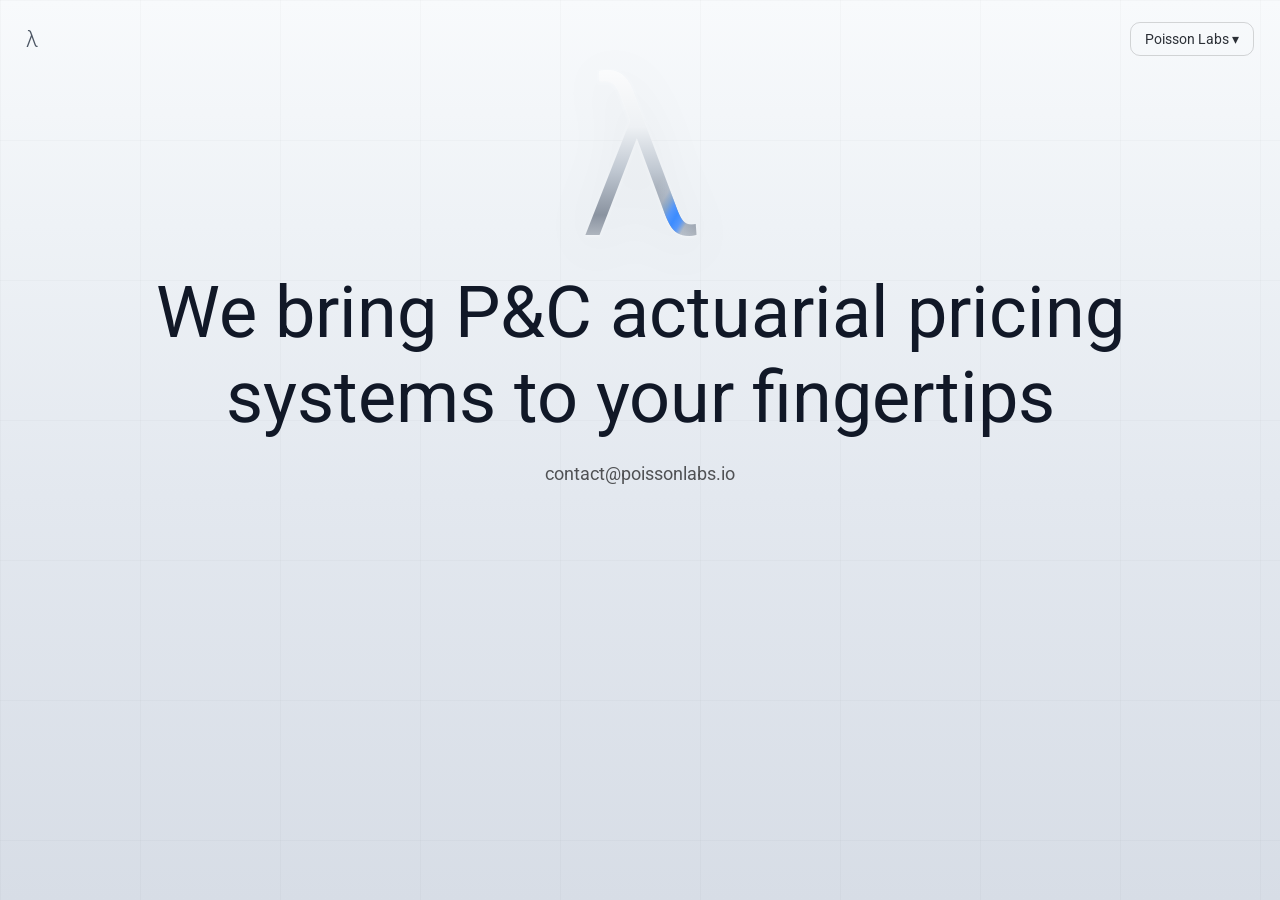
==== index.html @ 618cc9f2 "flatten project structure" ====
<!DOCTYPE html>
<html lang="en">
<head>
<meta charset="UTF-8" />
<meta name="viewport" content="width=device-width, initial-scale=1.0"/>
<title>Poisson Labs</title>

<link href="https://fonts.googleapis.com/css2?family=Roboto:wght@300;400;500&display=swap" rel="stylesheet">
<link rel="stylesheet" href="css/style.css">
</head>

<body>

<div class="nav">

  <a class="brand" href="index.html">λ</a>

  <div class="dropdown">
    <button class="dropbtn">Poisson Labs ▾</button>

    <div class="dropdown-content">
      <a href="about.html">About Us</a>
      <a href="#offer">What We Offer</a>
      <a href="#contact">Contact</a>
    </div>
  </div>

</div>

<section>

  <div class="logo">λ</div>

  <h1>We bring P&C actuarial pricing systems to your fingertips</h1>

  <div class="divider"></div>

  <p class="contact">contact@poissonlabs.io</p>

</section>

</body>
</html>
---- css/style.css ----
/* =========================
   RESET
========================= */

* {
  margin: 0;
  padding: 0;
  box-sizing: border-box;
}

html, body {
  height: 100%;
}

html {
  -webkit-text-size-adjust: 100%;
}

body {
  min-height: 100vh;
  font-family: "Roboto", sans-serif;

  background: linear-gradient(
    180deg,
    #f8fafc 0%,
    #eef2f6 25%,
    #e3e8ef 55%,
    #d7dde6 100%
  );

  background-attachment: fixed;
  color: #1a1a1a;
}

/* =========================
   GRID BACKGROUND
========================= */

body::before {
  content: "";
  position: fixed;
  inset: 0;
  background-image:
    linear-gradient(rgba(0,0,0,0.04) 1px, transparent 1px),
    linear-gradient(90deg, rgba(0,0,0,0.04) 1px, transparent 1px);
  background-size: 140px 140px;
  opacity: 0.5;
  pointer-events: none;
}

/* =========================
   NAV
========================= */

.nav {
  position: fixed;
  top: 22px;
  left: 26px;
  display: flex;
  align-items: center;
  gap: 14px;
  z-index: 10;
}

.nav a {
  color: #4b5563;
  text-decoration: none;
}

.back {
  font-size: 14px;
  padding: 6px 10px;
  border-radius: 8px;
}

.back:hover {
  background: rgba(0,0,0,0.05);
}

.brand {
  font-size: 22px;
  font-weight: 300;
}

/* =========================
   GLOBAL LAYOUT
========================= */

section {
  padding: 50px 24px;
  text-align: center;
}

h1 {
  font-size: 72px;
  font-weight: 400;
  color: #111827;
}

p {
  font-size: 18px;
  line-height: 1.8;
  color: rgba(0,0,0,0.65);
  max-width: 700px;
  margin: 18px auto 0;
}

/* =========================
   ABOUT TAGLINE
========================= */

.about-tagline {
  font-size: 18px;
  font-weight: 300;
  max-width: 800px;
  margin: 10px auto 30px;
}

/* =========================
   SOLUTIONS GRID CLICKABLE
========================= */

.service-card {
  display: flex;
  text-decoration: none;
  color: inherit;
  cursor: pointer;
  justify-content: center;
  width: max-width;
  text-align: center;
  padding: 10px;
  border-radius: 14px;
  border: 1px solid rgba(0,0,0,0.08);
  background: rgba(255,255,255,0.7);
  backdrop-filter: blur(10px);

  transition: transform 0.2s ease, border-color 0.2s ease;
}

.service-card:hover {
  transform: translateY(-5px);
  border-color: rgba(59,130,246,0.35);
}

.ribbon-section.solutions {
  display: flex;
  flex-direction: column;
  align-items: center;
}

/* =========================
   HOW IT WORKS (FIXED + CENTERED)
========================= */

.ribbon-section.how {
  width: 100%;
  padding: 50px 24px;
  text-align: center;
}

.ribbon-section.solutions h1 {
  font-size: 30px; /* smaller than default 72px */
}

.ribbon-section.solutions p {
  font-size: 16px;
  max-width: 650px;
}

/* true centered container */
.how-inner {
  max-width: 1200px;
  margin: 0 auto;
}

/* flow row */
.three-node-flow.full {
  display: flex;
  justify-content: center;
  align-items: stretch;
  gap: 30px;
  margin-top: 50px;
  width: 100%;
}

/* bubbles */
.big-bubble {
  width: 320px;
  flex: 0 0 auto;
  padding: 30px;
  border-radius: 18px;
  background: rgba(255,255,255,0.75);
  border: 1px solid rgba(0,0,0,0.08);
  backdrop-filter: blur(10px);
}

/* center system */
.big-bubble.center {
  border-color: rgba(59,130,246,0.35);
  background: rgba(59,130,246,0.05);
}

/* right system */
.big-bubble.right {
  border-color: rgba(120,120,120,0.25);
  background: rgba(0,0,0,0.02);
}

/* titles */
.title {
  font-size: 16px;
  font-weight: 500;
  margin-bottom: 10px;
}

/* roles */
.role {
  font-size: 12px;
  color: rgba(0,0,0,0.55);
  margin: 6px 0;
}

/* description */
.desc {
  font-size: 13px;
  line-height: 1.6;
  color: rgba(0,0,0,0.65);
}

/* mini pills */
.mini-system {
  display: flex;
  flex-wrap: wrap;
  gap: 10px;
  margin: 10px 0;
}

.mini {
  font-size: 12px;
  padding: 8px 12px;
  border-radius: 999px;
  background: rgba(255,255,255,0.85);
  border: 1px solid rgba(0,0,0,0.08);
}

/* arrows */
.arrow {
  font-size: 22px;
  color: rgba(0,0,0,0.35);
  display: flex;
  align-items: center;
  justify-content: center;
}

/* =========================
   CTA
========================= */

.cta {
  margin-top: 80px;
  padding: 36px;
  border-radius: 16px;
  border: 1px solid rgba(0,0,0,0.08);
  background: rgba(255,255,255,0.6);
}

.cta-button {
  display: inline-block;
  padding: 12px 18px;
  border-radius: 10px;
  border: 1px solid rgba(59,130,246,0.4);
  text-decoration: none;
  color: #111827;
}

/* =========================
   MOBILE
========================= */

@media (max-width: 900px) {
  .three-node-flow.full {
    flex-direction: column;
    align-items: center;
  }
}


/* LAMBDA logo */

.logo {
  font-size: 220px;
  font-weight: 300;
  line-height: 1;
  position: relative;
  display: inline-block;

  background: linear-gradient(
    180deg,
    #ffffff 0%,
    #eef1f4 35%,
    #bfc7d1 55%,
    #8a93a0 75%,
    #eef1f4 100%
  );

  -webkit-background-clip: text;
  -webkit-text-fill-color: transparent;

  filter:
    drop-shadow(0 1px 1px rgba(255,255,255,0.35))
    drop-shadow(0 10px 25px rgba(0,0,0,0.06));
}

.logo::after {
  content: "λ";
  position: absolute;
  inset: 0;

  background: linear-gradient(
    120deg,
    transparent 0%,
    transparent 38%,

    rgba(255,255,255,0.0) 42%,
    rgba(220,235,255,0.20) 46%,

    rgba(120,170,230,0.55) 48%,
    rgba(80,150,255,0.95) 50%,
    rgba(60,140,255,1) 52%,
    rgba(80,150,255,0.95) 54%,

    rgba(220,235,255,0.20) 56%,
    rgba(255,255,255,0.0) 60%,

    transparent 100%
  );

  -webkit-background-clip: text;
  -webkit-text-fill-color: transparent;

  /* 🔥 switch to vertical movement */
  background-size: 200% 100%;
  animation: sweepLeftRight 6s linear infinite;
}

@keyframes sweepLeftRight {
  0% {
    background-position: 200% 0;
    opacity: 0;
  }

  10% {
    opacity: 0.9;
  }

  90% {
    opacity: 0.9;
  }

  100% {
    background-position: -200% 0;
    opacity: 0;
  }
}



/* Home page drop down menu */
.nav {
  position: fixed;
  top: 22px;
  left: 26px;
  right: 26px; /* allows right alignment */
  display: flex;
  justify-content: space-between;
  align-items: center;
  z-index: 10;
}

/* dropdown container pushed right */
.dropdown {
  position: relative;
  display: inline-block;
}

/* button style */
.dropbtn {
  background: transparent;
  border: 1px solid rgba(0,0,0,0.15);
  padding: 8px 14px;
  border-radius: 10px;
  font-size: 14px;
  font-family: "Roboto", sans-serif;
  cursor: pointer;
  color: #2b2f36;
  transition: background 0.2s ease;
}

.dropbtn:hover {
  background: rgba(0,0,0,0.05);
}

/* dropdown box */
.dropdown-content {
  display: none;
  position: absolute;
  right: 0;
  margin-top: 10px;
  min-width: 180px;
  background: rgba(255,255,255,0.9);
  border: 1px solid rgba(0,0,0,0.08);
  border-radius: 12px;
  backdrop-filter: blur(10px);
  box-shadow: 0 10px 30px rgba(0,0,0,0.08);
  overflow: hidden;
}

/* links */
.dropdown-content a {
  display: block;
  padding: 10px 14px;
  text-decoration: none;
  color: #2b2f36;
  font-size: 14px;
}

.dropdown-content a:hover {
  background: rgba(0,0,0,0.05);
}

/* show on hover */
.dropdown:hover .dropdown-content,
.dropdown-content:hover {
  display: block;
}

/* top left lambda logo formatting*/
.brand {
  font-size: 22px;
  font-weight: 300;
  color: #2b2f36;
  text-decoration: none;
  cursor: pointer;
}

.brand:hover {
  opacity: 0.7;
}
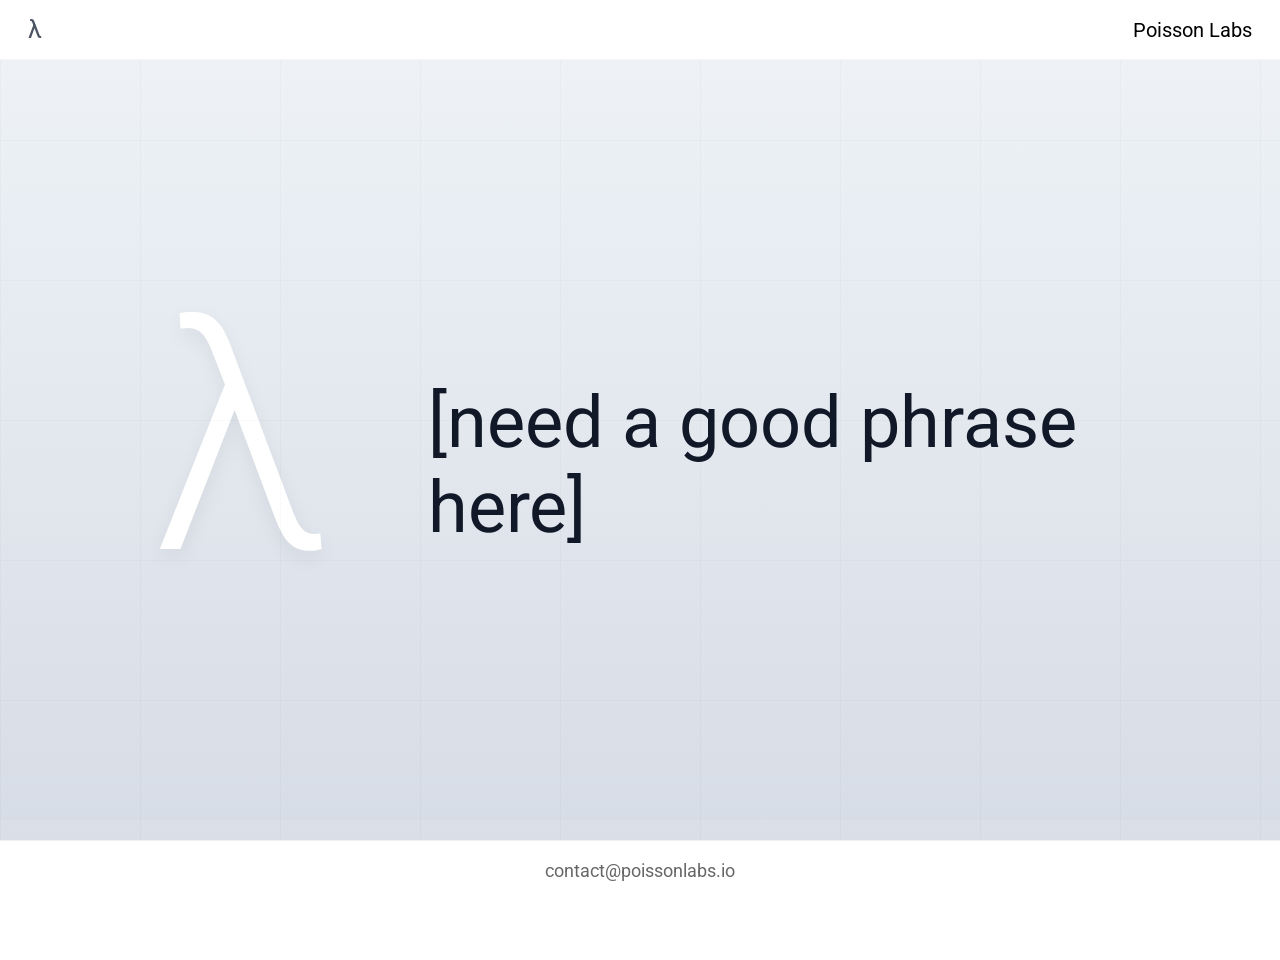
==== commit c2a09f29: "V.0" ====
--- a/index.html
+++ b/index.html
@@ -11,12 +11,17 @@
 
 <body>
 
+<!-- =========================
+     TOP RIBBON (NAV)
+========================= -->
 <div class="nav">
 
   <a class="brand" href="index.html">λ</a>
 
   <div class="dropdown">
-    <button class="dropbtn">Poisson Labs ▾</button>
+	<button class="dropbtn" onclick="toggleDropdown(event)">
+	  Poisson Labs
+	</button>
 
     <div class="dropdown-content">
       <a href="about.html">About Us</a>
@@ -27,11 +32,29 @@
 
 </div>
 
-<section>
 
-  <div class="logo">λ</div>
+<!-- =========================
+     MIDDLE RIBBON (HERO)
+========================= -->
+<section class="hero">
 
-  <h1>We bring P&C actuarial pricing systems to your fingertips</h1>
+  <div class="hero-content">
+
+    <div class="logo">λ</div>
+
+    <div class="hero-text">
+      <h1>[need a good phrase here]</h1>
+    </div>
+
+  </div>
+
+</section>
+
+
+<!-- =========================
+     BOTTOM RIBBON (CONTACT)
+========================= -->
+<section class="bottom">
 
   <div class="divider"></div>
 
@@ -39,5 +62,23 @@
 
 </section>
 
+
+
+<script>
+function toggleDropdown(event) {
+  event.stopPropagation();
+
+  const menu = document.querySelector(".dropdown-content");
+  menu.classList.toggle("show");
+}
+
+// close when clicking outside
+document.addEventListener("click", function () {
+  const menu = document.querySelector(".dropdown-content");
+  menu.classList.remove("show");
+});
+</script>
+
+
 </body>
 </html>
--- a/css/style.css
+++ b/css/style.css
@@ -54,12 +54,22 @@
 
 .nav {
   position: fixed;
-  top: 22px;
-  left: 26px;
-  display: flex;
-  align-items: center;
-  gap: 14px;
-  z-index: 10;
+  top: 0;
+  left: 0;
+  right: 0;
+
+  height: 60px;
+
+  background: white;
+  border-bottom: 1px solid rgba(0,0,0,0.04);
+
+  display: flex;
+  justify-content: space-between;
+  align-items: center;
+
+  padding: 0 28px;
+
+  z-index: 100;
 }
 
 .nav a {
@@ -117,7 +127,7 @@
 }
 
 /* =========================
-   SOLUTIONS GRID CLICKABLE
+   Expertise GRID CLICKABLE
 ========================= */
 
 .service-card {
@@ -126,10 +136,10 @@
   color: inherit;
   cursor: pointer;
   justify-content: center;
-  width: max-width;
+  width: 1000px;
   text-align: center;
-  padding: 10px;
-  border-radius: 14px;
+  padding: 20px;
+  border-radius: 15px;
   border: 1px solid rgba(0,0,0,0.08);
   background: rgba(255,255,255,0.7);
   backdrop-filter: blur(10px);
@@ -142,7 +152,7 @@
   border-color: rgba(59,130,246,0.35);
 }
 
-.ribbon-section.solutions {
+.ribbon-section.Expertise {
   display: flex;
   flex-direction: column;
   align-items: center;
@@ -158,11 +168,11 @@
   text-align: center;
 }
 
-.ribbon-section.solutions h1 {
-  font-size: 30px; /* smaller than default 72px */
-}
-
-.ribbon-section.solutions p {
+.ribbon-section.Expertise h1 {
+  font-size: 72px;
+}
+
+.ribbon-section.Expertise p {
   font-size: 16px;
   max-width: 650px;
 }
@@ -278,104 +288,44 @@
 ========================= */
 
 @media (max-width: 900px) {
+
+  .hero-content {
+    flex-direction: column;
+    gap: 40px;
+    text-align: center;
+  }
+
+  .hero-text {
+    text-align: center;
+  }
+
+  .hero-text h1 {
+    font-size: 48px;
+  }
+
+  .logo {
+    font-size: 220px;
+  }
+
   .three-node-flow.full {
     flex-direction: column;
     align-items: center;
   }
 }
 
-
 /* LAMBDA logo */
 
 .logo {
-  font-size: 220px;
+  font-size: 320px;
   font-weight: 300;
   line-height: 1;
-  position: relative;
-  display: inline-block;
-
-  background: linear-gradient(
-    180deg,
-    #ffffff 0%,
-    #eef1f4 35%,
-    #bfc7d1 55%,
-    #8a93a0 75%,
-    #eef1f4 100%
-  );
-
-  -webkit-background-clip: text;
-  -webkit-text-fill-color: transparent;
-
-  filter:
-    drop-shadow(0 1px 1px rgba(255,255,255,0.35))
-    drop-shadow(0 10px 25px rgba(0,0,0,0.06));
-}
-
-.logo::after {
-  content: "λ";
-  position: absolute;
-  inset: 0;
-
-  background: linear-gradient(
-    120deg,
-    transparent 0%,
-    transparent 38%,
-
-    rgba(255,255,255,0.0) 42%,
-    rgba(220,235,255,0.20) 46%,
-
-    rgba(120,170,230,0.55) 48%,
-    rgba(80,150,255,0.95) 50%,
-    rgba(60,140,255,1) 52%,
-    rgba(80,150,255,0.95) 54%,
-
-    rgba(220,235,255,0.20) 56%,
-    rgba(255,255,255,0.0) 60%,
-
-    transparent 100%
-  );
-
-  -webkit-background-clip: text;
-  -webkit-text-fill-color: transparent;
-
-  /* 🔥 switch to vertical movement */
-  background-size: 200% 100%;
-  animation: sweepLeftRight 6s linear infinite;
-}
-
-@keyframes sweepLeftRight {
-  0% {
-    background-position: 200% 0;
-    opacity: 0;
-  }
-
-  10% {
-    opacity: 0.9;
-  }
-
-  90% {
-    opacity: 0.9;
-  }
-
-  100% {
-    background-position: -200% 0;
-    opacity: 0;
-  }
-}
-
-
-
-/* Home page drop down menu */
-.nav {
-  position: fixed;
-  top: 22px;
-  left: 26px;
-  right: 26px; /* allows right alignment */
-  display: flex;
-  justify-content: space-between;
-  align-items: center;
-  z-index: 10;
-}
+
+  color: #ffffff;
+
+  text-shadow:
+    0 8px 20px rgba(0,0,0,0.06);
+}
+
 
 /* dropdown container pushed right */
 .dropdown {
@@ -384,65 +334,198 @@
 }
 
 /* button style */
+/* clean top-right text button */
 .dropbtn {
-  background: transparent;
-  border: 1px solid rgba(0,0,0,0.15);
-  padding: 8px 14px;
-  border-radius: 10px;
-  font-size: 14px;
+  background: none;
+  border: none;
+  padding: 0;
+
+  font-size: 20px;
+  font-weight: 400;
   font-family: "Roboto", sans-serif;
+
+  color: #000;
   cursor: pointer;
-  color: #2b2f36;
-  transition: background 0.2s ease;
 }
 
 .dropbtn:hover {
+  opacity: 0.6;
+}
+
+/* dropdown box */
+
+/* links */
+.dropdown-content a {
+  display: block;
+  padding: 10px 14px;
+
+  text-decoration: none;
+
+  color: #000;
+  font-size: 16px;
+  font-weight: 400;
+}
+
+.dropdown-content a:hover {
   background: rgba(0,0,0,0.05);
 }
 
-/* dropdown box */
+/* show on click */
 .dropdown-content {
   display: none;
   position: absolute;
   right: 0;
-  margin-top: 10px;
+  margin-top: 8px;
+
   min-width: 180px;
-  background: rgba(255,255,255,0.9);
-  border: 1px solid rgba(0,0,0,0.08);
-  border-radius: 12px;
-  backdrop-filter: blur(10px);
-  box-shadow: 0 10px 30px rgba(0,0,0,0.08);
-  overflow: hidden;
-}
-
-/* links */
-.dropdown-content a {
-  display: block;
-  padding: 10px 14px;
-  text-decoration: none;
-  color: #2b2f36;
-  font-size: 14px;
-}
-
-.dropdown-content a:hover {
-  background: rgba(0,0,0,0.05);
-}
-
-/* show on hover */
-.dropdown:hover .dropdown-content,
-.dropdown-content:hover {
+
+  background: white;
+
+  border: none;
+  box-shadow: none;
+
+  padding: 0;
+}
+
+.dropdown-content.show {
   display: block;
 }
 
 /* top left lambda logo formatting*/
 .brand {
-  font-size: 22px;
-  font-weight: 300;
-  color: #2b2f36;
+  font-size: 25px;
+  font-weight: 400;
+  color: #000;
   text-decoration: none;
   cursor: pointer;
 }
 
 .brand:hover {
-  opacity: 0.7;
+  opacity: 1;
+}
+
+
+/* home page recentre*/
+.hero {
+   margin-top: 60px;
+  height: calc(100vh - 140px);
+
+  display: flex;
+  justify-content: center;
+  align-items: center;
+
+  background: linear-gradient(
+    180deg,
+    #eef2f6 0%,
+    #e3e8ef 50%,
+    #d7dde6 100%
+  );
+}
+
+.hero-content {
+  width: 100%;
+  max-width: 1400px;
+
+  display: flex;
+  align-items: center;
+  justify-content: center;
+
+  gap: 100px;
+  padding: 0 60px;
+}
+
+.hero-text {
+  max-width: 700px;
+  text-align: left;
+}
+
+.hero-text h1 {
+  margin: 0;
+  font-size: 72px;
+  font-weight: 400;
+  color: #111827;
+}
+
+.bottom {
+  position: fixed;
+  bottom: 0;
+  left: 0;
+  right: 0;
+
+  height: 60px;
+
+  background: white;
+  border-top: 1px solid rgba(0,0,0,0.06);
+
+  display: flex;
+  justify-content: center;
+  align-items: center;
+
+  padding: 0;
+}
+
+.contact {
+  font-size: 18px;
+  color: rgba(0,0,0,0.6);
+
+  margin: 0;
+  line-height: 1;
+
+  display: flex;
+  align-items: center;
+  justify-content: center;
+}
+
+.hero h1 {
+  margin-top: 50px;
+}
+
+.hero p {
+  max-width: 700px;
+}
+
+/* list on about us page*/
+.pillars {
+  display: flex;
+  justify-content: center;
+  gap: 30px;
+
+  max-width: 1200px;
+  margin: 40px auto;
+  padding: 0 20px;
+}
+
+.pillar {
+  flex: 1;
+
+  background: rgba(255,255,255,0.75);
+  border: 1px solid rgba(0,0,0,0.08);
+  border-radius: 16px;
+
+  padding: 24px;
+
+  backdrop-filter: blur(10px);
+
+  text-align: left;
+
+  transition: transform 0.2s ease, border-color 0.2s ease;
+}
+
+.pillar:hover {
+  transform: translateY(-5px);
+  border-color: rgba(0,0,0,0.15);
+}
+
+.pillar h3 {
+  font-size: 18px;
+  font-weight: 600;
+  margin-bottom: 10px;
+  color: #111827;
+}
+
+.pillar p {
+  font-size: 15px;
+  line-height: 1.6;
+  color: rgba(0,0,0,0.7);
+  margin: 0;
 }
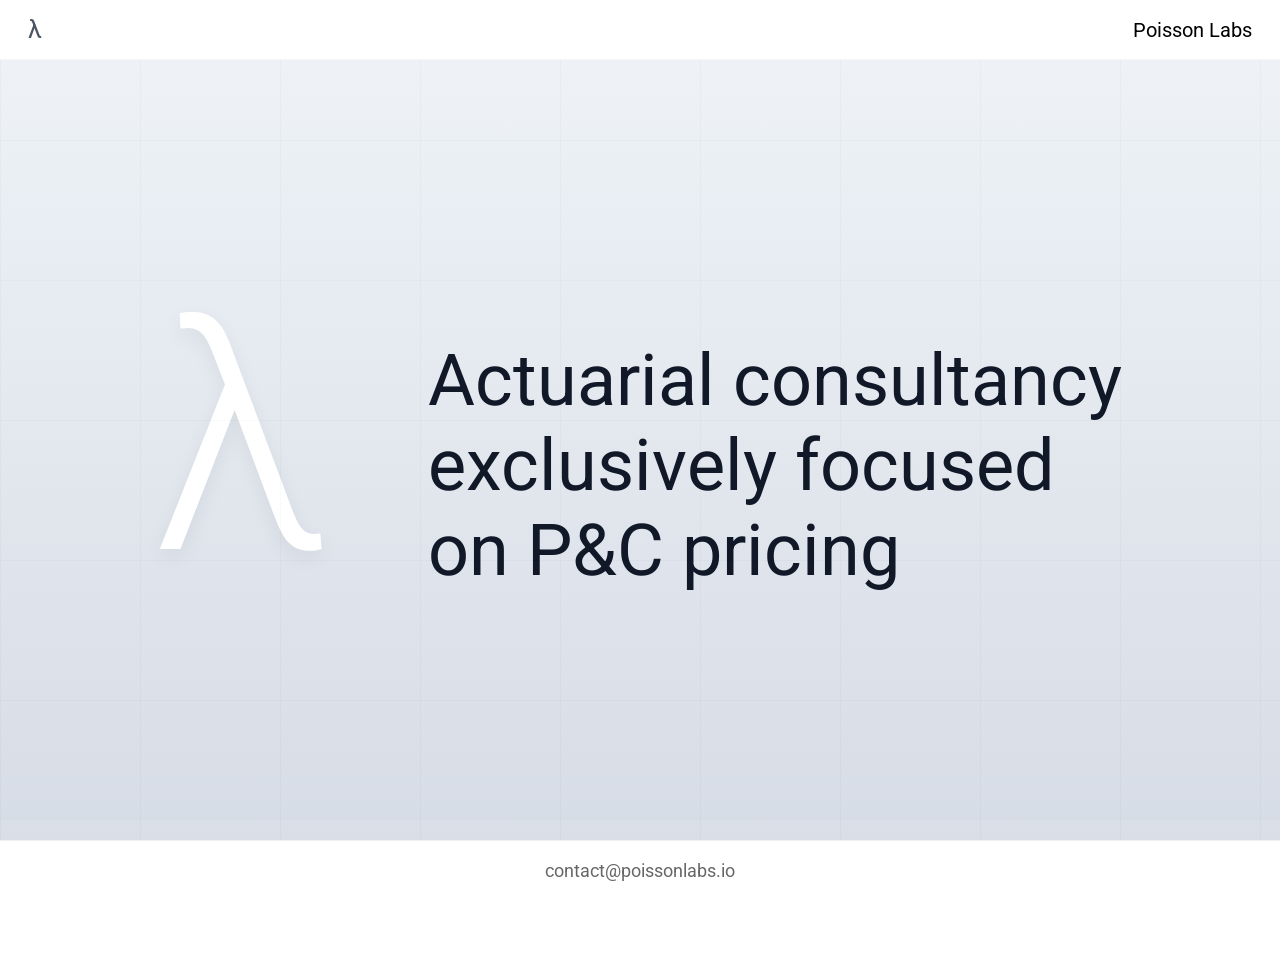
==== commit a98e8220: "V.0.1" ====
--- a/index.html
+++ b/index.html
@@ -43,7 +43,7 @@
     <div class="logo">λ</div>
 
     <div class="hero-text">
-      <h1>[need a good phrase here]</h1>
+      <h1>Actuarial consultancy exclusively focused on P&C pricing</h1>
     </div>
 
   </div>
--- a/css/style.css
+++ b/css/style.css
@@ -77,6 +77,37 @@
   text-decoration: none;
 }
 
+.nav .dropdown {
+  position: relative;
+  display: inline-block;
+}
+
+.nav .dropbtn {
+  background: none;
+  border: none;
+  padding: 0;
+  font-size: 20px;
+  font-weight: 400;
+  font-family: "Roboto", sans-serif;
+  color: #000;
+  cursor: pointer;
+}
+
+.nav .dropdown-content {
+  display: none;
+  position: absolute;
+  right: 0;
+  margin-top: 8px;
+  min-width: 180px;
+  background: white;
+  padding: 0;
+  box-shadow: none;
+}
+
+.nav .dropdown-content.show {
+  display: block;
+}
+
 .back {
   font-size: 14px;
   padding: 6px 10px;
@@ -528,4 +559,30 @@
   line-height: 1.6;
   color: rgba(0,0,0,0.7);
   margin: 0;
-}+}
+
+
+
+
+.service-grid {
+  display: grid;
+  grid-template-columns: repeat(2, minmax(0, 1fr));
+  gap: 30px;
+
+  max-width: 1000px;
+  margin: 0 auto;
+  justify-content: center;
+}
+
+.ribbon-section.benefits {
+  display: flex;
+  flex-direction: column;
+  align-items: center;
+}
+
+.service-card {
+  flex-direction: column;
+  align-items: center;
+    width: 100%;
+  max-width: 500px;
+}
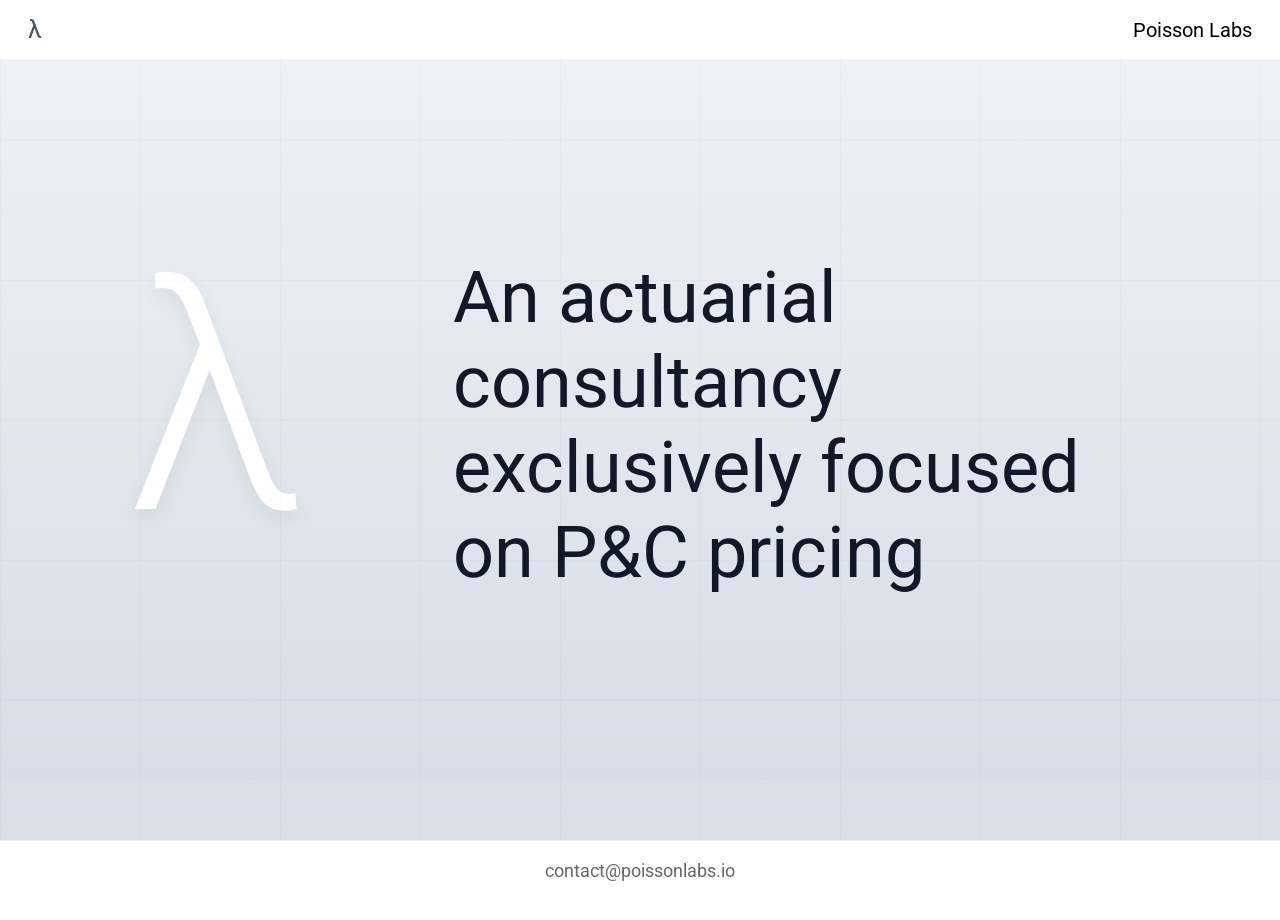
==== commit 3b0a475a: "V.0.5" ====
--- a/index.html
+++ b/index.html
@@ -25,7 +25,7 @@
 
     <div class="dropdown-content">
       <a href="about.html">About Us</a>
-      <a href="#offer">What We Offer</a>
+      <a href="#offer">Services</a>
       <a href="#contact">Contact</a>
     </div>
   </div>
@@ -43,7 +43,7 @@
     <div class="logo">λ</div>
 
     <div class="hero-text">
-      <h1>Actuarial consultancy exclusively focused on P&C pricing</h1>
+      <h1>An actuarial consultancy exclusively focused on P&C pricing</h1>
     </div>
 
   </div>
--- a/css/style.css
+++ b/css/style.css
@@ -30,6 +30,12 @@
 
   background-attachment: fixed;
   color: #1a1a1a;
+  
+  padding-top: 0px;
+}
+
+.page-content {
+  padding-top: 100px;
 }
 
 /* =========================
@@ -128,7 +134,7 @@
 ========================= */
 
 section {
-  padding: 50px 24px;
+  padding: 10px 24px;
   text-align: center;
 }
 
@@ -183,15 +189,66 @@
   border-color: rgba(59,130,246,0.35);
 }
 
-.ribbon-section.Expertise {
+
+
+
+
+.process-list {
+  max-width: 500px;
+  margin: 40px auto;
+
   display: flex;
   flex-direction: column;
-  align-items: center;
+  gap: 18px;
+}
+
+.process-step {
+  display: flex;
+  gap: 16px;
+  align-items: flex-start;
+  padding: 18px 22px;
+
+  background: rgba(255,255,255,0.65);
+  border: 1px solid rgba(0,0,0,0.06);
+  border-radius: 14px;
+
+  backdrop-filter: blur(10px);
+
+  transition: transform 0.2s ease, box-shadow 0.2s ease;
+}
+
+.process-step:hover {
+  transform: translateY(-3px);
+  box-shadow: 0 12px 25px rgba(0,0,0,0.06);
+}
+
+.step-title {
+  font-size: 16px;
+  font-weight: 600;
+  min-width: 90px;
+  color: #111827;
+}
+
+.process-step p {
+  margin: 0;
+  font-size: 15px;
+  line-height: 1.6;
+  color: rgba(0,0,0,0.7);
+}
+
+.process-footer {
+  margin-top: 30px;
+  font-size: 16px;
+  color: rgba(0,0,0,0.55);
 }
 
 /* =========================
    HOW IT WORKS (FIXED + CENTERED)
 ========================= */
+
+.ribbon-section.about p {
+  max-width: min(1400px, 90vw);
+}
 
 .ribbon-section.how {
   width: 100%;
@@ -438,7 +495,7 @@
 
 /* home page recentre*/
 .hero {
-   margin-top: 60px;
+   margin-top: 20px;
   height: calc(100vh - 140px);
 
   display: flex;
@@ -461,7 +518,7 @@
   align-items: center;
   justify-content: center;
 
-  gap: 100px;
+  gap: 150px;
   padding: 0 60px;
 }
 
@@ -520,58 +577,146 @@
   display: flex;
   justify-content: center;
   gap: 30px;
-
-  max-width: 1200px;
-  margin: 40px auto;
-  padding: 0 20px;
+  max-width: 1500px;
+  margin: 30px auto;
+  padding: 0 100px;
 }
 
 .pillar {
   flex: 1;
 
-  background: rgba(255,255,255,0.75);
+  min-height: 260px;
+
+  background: rgba(255,255,255,0.82);
   border: 1px solid rgba(0,0,0,0.08);
-  border-radius: 16px;
-
-  padding: 24px;
+  border-radius: 20px;
+
+  padding: 40px;
 
   backdrop-filter: blur(10px);
 
   text-align: left;
 
-  transition: transform 0.2s ease, border-color 0.2s ease;
+  transition:
+    transform 0.25s ease,
+    border-color 0.25s ease,
+    box-shadow 0.25s ease;
 }
 
 .pillar:hover {
-  transform: translateY(-5px);
-  border-color: rgba(0,0,0,0.15);
+  transform: translateY(-8px);
+
+  border-color: rgba(59,130,246,0.25);
+
+  box-shadow:
+    0 20px 40px rgba(59,130,246,0.12);
 }
 
 .pillar h3 {
-  font-size: 18px;
-  font-weight: 600;
-  margin-bottom: 10px;
+  text-align: center;
+  font-size: 24px;
+  font-weight: 500;
+  margin-bottom: 22px;
+}
+
+.pillar p {
+  margin: 0;
+  font-size: 16px;
+  line-height: 1.8;
+}
+
+.about-summary {
+  max-width: 750px;
+
+  margin: 40px auto 60px;
+
+  padding: 20px;
+
+  background: rgba(255,255,255,0.78);
+
+  border: 1px solid rgba(0,0,0,0.08);
+
+  border-radius: 20px;
+  
+  text-align: center;
+
+  backdrop-filter: blur(10px);
+}
+
+.mission-box {
+  max-width: 500px;
+
+  margin: 70px auto;
+
+  padding: 45px;
+
+  border-radius: 22px;
+
+  background: rgba(59,130,246,0.05);
+
+  border: 1px solid rgba(59,130,246,0.2);
+
+  backdrop-filter: blur(10px);
+}
+
+.mission-box h2 {
+  font-size: 34px;
+  font-weight: 400;
+
+  margin-bottom: 20px;
+
   color: #111827;
 }
 
-.pillar p {
-  font-size: 15px;
-  line-height: 1.6;
-  color: rgba(0,0,0,0.7);
-  margin: 0;
-}
-
-
-
+.ribbon-section {
+  position: relative;
+}
+
+.ribbon-section + .ribbon-section {
+  margin-top: 80px;
+}
+
+
+.mission-box p {
+  max-width: 850px;
+}
+
+
+.about-summary p {
+  max-width: none;
+  margin: 0px 0;
+  text-align: left;
+}
+
+.about-summary p::before {
+  content: "•";
+  margin-right: 8px;
+  color: rgba(0,0,0,0.4);
+}
+
+.info-grid {
+  display: grid;
+  grid-template-columns: 1fr;
+  justify-items: center;
+
+  max-width: 1100px;
+  margin: 25px auto; /* was 60px */
+
+  padding: 0 0px;
+}
+
+.info-card {
+  width: 100%;
+  max-width: 750px;
+}
 
 .service-grid {
   display: grid;
-  grid-template-columns: repeat(2, minmax(0, 1fr));
+  grid-template-columns: repeat(3, 1fr);
   gap: 30px;
 
-  max-width: 1000px;
+  max-width: 1400px;
   margin: 0 auto;
-  justify-content: center;
 }
 
 .ribbon-section.benefits {
@@ -586,3 +731,123 @@
     width: 100%;
   max-width: 500px;
 }
+
+
+/* =========================
+   MOBILE FIX PATCH
+========================= */
+
+@media (max-width: 768px) {
+
+  /* prevent horizontal scroll bugs */
+  html, body {
+    overflow-x: hidden;
+  }
+
+  /* HERO */
+  .hero {
+    height: auto;
+    padding: 120px 20px 80px;
+  }
+
+  .hero-content {
+    flex-direction: column;
+    gap: 30px;
+    padding: 0 20px;
+    text-align: center;
+  }
+
+  .hero-text {
+    text-align: center;
+	
+  }
+
+  .hero-text h1 {
+    font-size: 34px;
+    line-height: 1.2;
+  }
+
+  /* LAMBDA LOGO */
+  .logo {
+    font-size: 140px;
+  }
+
+  /* NAV */
+  .nav {
+    padding: 0 16px;
+    height: 56px;
+  }
+
+  .nav .dropbtn {
+    font-size: 16px;
+  }
+
+  .brand {
+    font-size: 20px;
+  }
+
+  /* BOTTOM BAR */
+  .bottom {
+    height: 56px;
+    padding: 0 10px;
+  }
+
+  .contact {
+    font-size: 14px;
+    text-align: center;
+  }
+
+  /* GLOBAL TEXT */
+  h1 {
+    font-size: 34px !important;
+  }
+
+  p {
+    font-size: 15px;
+    padding: 0 10px;
+  }
+
+  /* SERVICE CARDS */
+  .service-card {
+    width: 100% !important;
+    max-width: 100%;
+    padding: 16px;
+  }
+
+  .service-grid {
+    grid-template-columns: 1fr;
+  }
+
+  /* HOW IT WORKS FLOW */
+  .three-node-flow.full {
+    flex-direction: column;
+    gap: 20px;
+  }
+
+  .big-bubble {
+    width: 100%;
+  }
+
+  .arrow {
+    transform: rotate(90deg);
+  }
+
+  /* PILARS */
+  .pillars {
+    flex-direction: column;
+    gap: 16px;
+  }
+
+  /* spacing cleanup */
+  section {
+    padding: 40px 16px;
+  }
+}
+
+
+@media (max-width: 768px) {
+  .ribbon-section.about p {
+    max-width: 100%;
+    padding: 0 10px;
+  }
+}
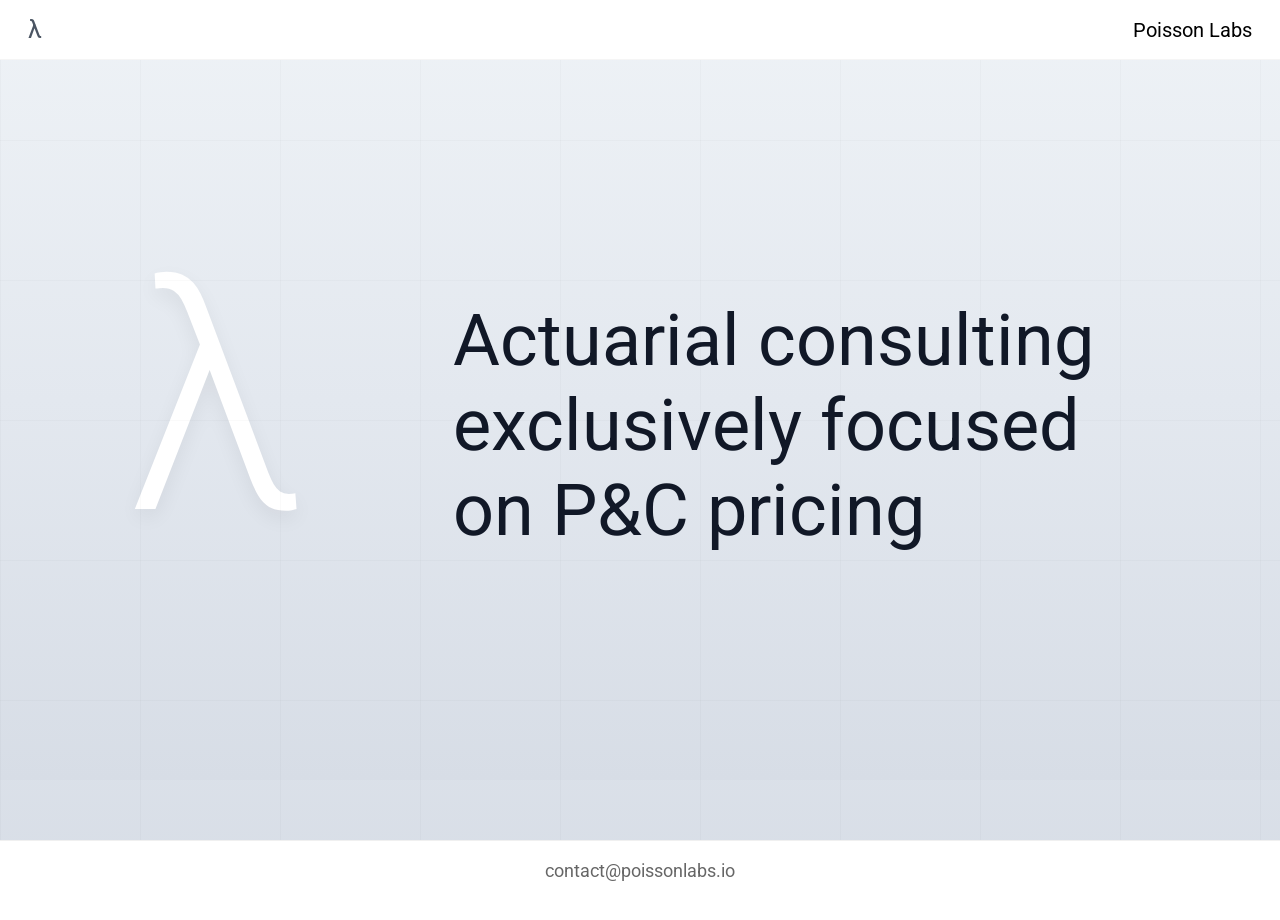
==== commit 3aac6227: "Redesign and improve About Us Page" ====
--- a/index.html
+++ b/index.html
@@ -43,7 +43,7 @@
     <div class="logo">λ</div>
 
     <div class="hero-text">
-      <h1>An actuarial consultancy exclusively focused on P&C pricing</h1>
+      <h1>Actuarial consulting exclusively focused on P&C pricing</h1>
     </div>
 
   </div>
--- a/css/style.css
+++ b/css/style.css
@@ -712,11 +712,12 @@
 
 .service-grid {
   display: grid;
-  grid-template-columns: repeat(3, 1fr);
+  grid-template-columns: repeat(2, 1fr);
   gap: 30px;
 
-  max-width: 1400px;
-  margin: 0 auto;
+  max-width: 1100px;
+  margin: 40px auto;
+  justify-items: center;
 }
 
 .ribbon-section.benefits {
@@ -761,6 +762,30 @@
     text-align: center;
 	
   }
+  
+  
+  .pillars {
+  flex-direction: column;
+  gap: 16px;
+  padding: 0 16px;
+  margin: 25px auto;
+}
+
+.pillar {
+  padding: 22px;
+  border-radius: 16px;
+  min-height: auto;
+}
+
+.pillar h3 {
+  font-size: 20px;
+  margin-bottom: 12px;
+}
+
+.pillar p {
+  font-size: 15px;
+  line-height: 1.7;
+}
 
   .hero-text h1 {
     font-size: 34px;
@@ -850,4 +875,28 @@
     max-width: 100%;
     padding: 0 10px;
   }
+}
+
+
+
+.check-list {
+  list-style: none;
+  padding: 0;
+  margin-top: 15px;
+}
+
+.check-list li {
+  position: relative;
+  padding-left: 28px;
+  margin-bottom: 10px;
+  line-height: 1.5;
+}
+
+.check-list li::before {
+  content: "✓";
+  position: absolute;
+  left: 0;
+  color: #2e7d32;   /* Green checkmark */
+  font-weight: bold;
+  font-size: 18px;
 }
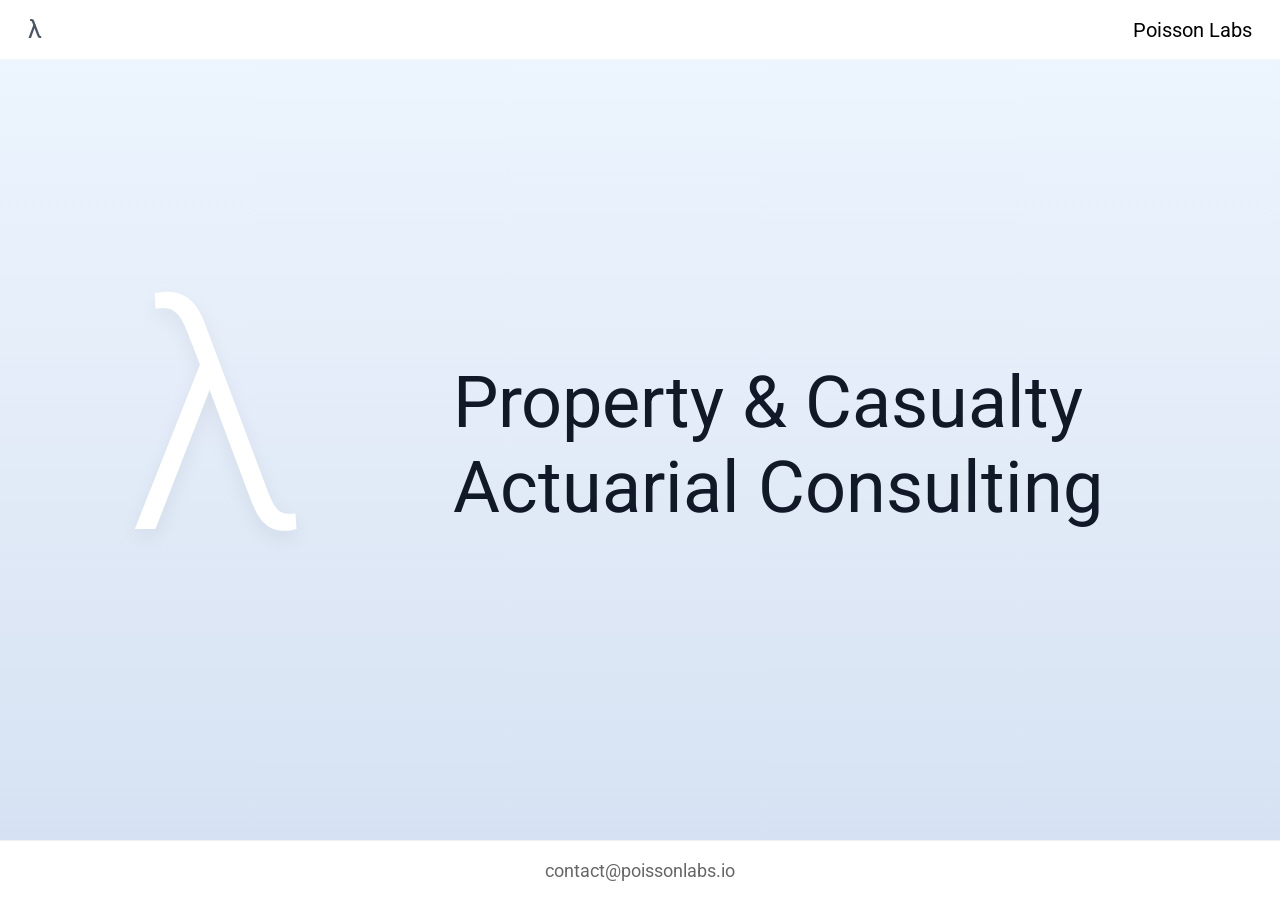
==== commit bd28d415: "blue hue" ====
--- a/index.html
+++ b/index.html
@@ -9,7 +9,7 @@
 <link rel="stylesheet" href="css/style.css">
 </head>
 
-<body>
+<body class="index">
 
 <!-- =========================
      TOP RIBBON (NAV)
@@ -43,7 +43,7 @@
     <div class="logo">λ</div>
 
     <div class="hero-text">
-      <h1>Actuarial consulting exclusively focused on P&C pricing</h1>
+      <h1>Property & Casualty Actuarial Consulting</h1>
     </div>
 
   </div>
--- a/css/style.css
+++ b/css/style.css
@@ -30,8 +30,11 @@
 
   background-attachment: fixed;
   color: #1a1a1a;
-  
   padding-top: 0px;
+}
+
+body.index {
+  overflow: hidden;
 }
 
 .page-content {
@@ -42,7 +45,7 @@
    GRID BACKGROUND
 ========================= */
 
-body::before {
+body.about::before {
   content: "";
   position: fixed;
   inset: 0;
@@ -52,6 +55,7 @@
   background-size: 140px 140px;
   opacity: 0.5;
   pointer-events: none;
+  z-index: -1;
 }
 
 /* =========================
@@ -63,18 +67,13 @@
   top: 0;
   left: 0;
   right: 0;
-
   height: 60px;
-
   background: white;
   border-bottom: 1px solid rgba(0,0,0,0.04);
-
   display: flex;
   justify-content: space-between;
   align-items: center;
-
   padding: 0 28px;
-
   z-index: 100;
 }
 
@@ -125,8 +124,15 @@
 }
 
 .brand {
-  font-size: 22px;
-  font-weight: 300;
+  font-size: 25px;
+  font-weight: 400;
+  color: #000;
+  text-decoration: none;
+  cursor: pointer;
+}
+
+.brand:hover {
+  opacity: 1;
 }
 
 /* =========================
@@ -134,7 +140,7 @@
 ========================= */
 
 section {
-  padding: 10px 24px;
+  padding: 60px 24px;
   text-align: center;
 }
 
@@ -153,102 +159,529 @@
 }
 
 /* =========================
-   ABOUT TAGLINE
-========================= */
+   RIBBON SECTIONS
+========================= */
+
+.ribbon-section {
+  position: relative;
+  background: #ffffff;
+}
+
+body.about .ribbon-section:nth-of-type(even) {
+  background: #f5f9ff;
+}
+
+body.about .ribbon-section {
+  background: #ffffff;
+}
+
+.ribbon-section + .ribbon-section {
+  margin-top: 40px;
+}
+
+/* =========================
+   EYEBROW LABEL
+========================= */
+
+.about-eyebrow {
+  font-size: 13px;
+  font-weight: 500;
+  letter-spacing: 0.1em;
+  color: #3b82f6;
+  margin: 0 auto 12px;
+  max-width: none;
+  text-transform: uppercase;
+}
+
+.about-eyebrow::after {
+  content: "";
+  display: block;
+  width: 32px;
+  height: 2px;
+  background: #3b82f6;
+  margin: 8px auto 0;
+}
+
+/* =========================
+   ABOUT SECTION
+========================= */
+
+.ribbon-section.about {
+  padding-bottom: 60px;
+}
+
+.ribbon-section.about h1 {
+  margin-top: 8px;
+}
 
 .about-tagline {
   font-size: 18px;
   font-weight: 300;
-  max-width: 800px;
-  margin: 10px auto 30px;
-}
-
-/* =========================
-   Expertise GRID CLICKABLE
-========================= */
-
-.service-card {
-  display: flex;
-  text-decoration: none;
-  color: inherit;
-  cursor: pointer;
-  justify-content: center;
-  width: 1000px;
+  max-width: 600px;
+  margin: 16px auto 40px;
+  color: rgba(0,0,0,0.6);
+}
+
+/* =========================
+   PILLARS
+========================= */
+
+.pillars {
+  display: flex;
+  justify-content: center;
+  gap: 24px;
+  max-width: 1100px;
+  margin: 40px auto 0;
+  padding: 0 40px;
+}
+
+.pillar {
+  flex: 1;
+  min-height: 260px;
+  background: rgba(255,255,255,0.82);
+  border: 1px solid rgba(0,0,0,0.08);
+  border-radius: 20px;
+  padding: 36px 32px;
+  backdrop-filter: blur(10px);
+  text-align: left;
+  transition:
+    transform 0.25s ease,
+    border-color 0.25s ease,
+    box-shadow 0.25s ease;
+}
+
+.pillar:hover {
+  transform: translateY(-6px);
+  border-color: rgba(59,130,246,0.25);
+  box-shadow: 0 20px 40px rgba(59,130,246,0.1);
+}
+
+/* Featured / highlighted center pillar */
+.pillar--featured {
+  border-color: rgba(59,130,246,0.4);
+  background: rgba(255,255,255,0.95);
+  box-shadow: 0 4px 24px rgba(59,130,246,0.1);
+}
+
+.pillar-icon {
+  width: 52px;
+  height: 52px;
+  background: rgba(59,130,246,0.07);
+  border-radius: 12px;
+  display: flex;
+  align-items: center;
+  justify-content: center;
+  margin-bottom: 18px;
+}
+
+.pillar h3 {
+  text-align: left;
+  font-size: 20px;
+  font-weight: 500;
+  margin-bottom: 18px;
+  color: #111827;
+}
+
+.check-list {
+  list-style: none;
+  padding: 0;
+  margin-top: 8px;
+}
+
+.check-list li {
+  position: relative;
+  padding-left: 26px;
+  margin-bottom: 10px;
+  font-size: 15px;
+  line-height: 1.6;
+  color: rgba(0,0,0,0.7);
+}
+
+.check-list li::before {
+  content: "✓";
+  position: absolute;
+  left: 0;
+  color: #2e7d32;
+  font-weight: bold;
+  font-size: 16px;
+}
+
+/* =========================
+   MISSION SECTION
+========================= */
+
+.mission-section {
+  background: rgba(248,250,252,0.6);
+  padding: 80px 40px;
+}
+
+.mission-inner {
+  display: flex;
+  align-items: center;
+  justify-content: center;
+  gap: 60px;
+  max-width: 1000px;
+  margin: 0 auto;
+  text-align: left;
+}
+
+.mission-left {
+  flex: 1;
+  max-width: 440px;
+}
+
+.mission-heading {
+  font-size: 42px;
+  font-weight: 400;
+  color: #111827;
+  line-height: 1.2;
+  margin: 12px 0 20px;
+}
+
+.mission-body {
+  font-size: 16px;
+  line-height: 1.8;
+  color: rgba(0,0,0,0.65);
+  margin: 0;
+  max-width: none;
+}
+
+.mission-quote-box {
+  flex: 1;
+  max-width: 380px;
+  background: rgba(255,255,255,0.85);
+  border: 1px solid rgba(0,0,0,0.08);
+  border-radius: 20px;
+  padding: 40px 36px;
+  backdrop-filter: blur(10px);
   text-align: center;
-  padding: 20px;
-  border-radius: 15px;
+}
+
+.quote-mark {
+  font-size: 64px;
+  line-height: 0.8;
+  color: #3b82f6;
+  opacity: 0.4;
+  margin-bottom: 16px;
+  font-family: Georgia, serif;
+}
+
+.quote-text {
+  font-size: 20px;
+  font-weight: 400;
+  line-height: 1.6;
+  color: #111827;
+  margin: 0 auto;
+  max-width: none;
+}
+
+.quote-rule {
+  width: 40px;
+  height: 2px;
+  background: #3b82f6;
+  margin: 24px auto 0;
+}
+
+/* =========================
+   WHY PARTNER (BENEFITS)
+========================= */
+
+.ribbon-section.benefits {
+  padding: 80px 40px;
+}
+
+.why-grid {
+  display: grid;
+  grid-template-columns: repeat(4, 1fr);
+  gap: 24px;
+  max-width: 1100px;
+  margin: 48px auto 0;
+}
+
+.why-card {
+  background: rgba(255,255,255,0.75);
   border: 1px solid rgba(0,0,0,0.08);
-  background: rgba(255,255,255,0.7);
+  border-radius: 18px;
+  padding: 32px 24px;
   backdrop-filter: blur(10px);
-
-  transition: transform 0.2s ease, border-color 0.2s ease;
-}
-
-.service-card:hover {
+  text-align: center;
+  transition: transform 0.2s ease, box-shadow 0.2s ease;
+}
+
+.why-card:hover {
   transform: translateY(-5px);
-  border-color: rgba(59,130,246,0.35);
-}
-
-
-
-
-
-.process-list {
+  box-shadow: 0 16px 32px rgba(59,130,246,0.1);
+}
+
+.why-icon {
+  width: 56px;
+  height: 56px;
+  background: rgba(59,130,246,0.08);
+  border-radius: 50%;
+  display: flex;
+  align-items: center;
+  justify-content: center;
+  margin: 0 auto 18px;
+}
+
+.why-card h3 {
+  font-size: 16px;
+  font-weight: 500;
+  color: #111827;
+  margin-bottom: 12px;
+}
+
+.why-card p {
+  font-size: 14px;
+  line-height: 1.7;
+  color: rgba(0,0,0,0.65);
+  margin: 0;
+  max-width: none;
+}
+
+/* =========================
+   PROCESS / TIMELINE
+========================= */
+
+.ribbon-section.process {
+  padding: 80px 40px 100px;
+}
+
+.section-heading {
+  font-size: 48px;
+  font-weight: 400;
+  color: #111827;
+  margin: 12px auto 0;
+}
+
+.section-sub {
+  font-size: 16px;
+  color: rgba(0,0,0,0.55);
+  margin: 10px auto 0;
   max-width: 500px;
-  margin: 40px auto;
-
+}
+
+.process-timeline {
+  max-width: 620px;
+  margin: 56px auto 0;
   display: flex;
   flex-direction: column;
-  gap: 18px;
-}
-
-.process-step {
-  display: flex;
-  gap: 16px;
   align-items: flex-start;
-  padding: 18px 22px;
-
-  background: rgba(255,255,255,0.65);
-  border: 1px solid rgba(0,0,0,0.06);
-  border-radius: 14px;
-
-  backdrop-filter: blur(10px);
-
-  transition: transform 0.2s ease, box-shadow 0.2s ease;
-}
-
-.process-step:hover {
-  transform: translateY(-3px);
-  box-shadow: 0 12px 25px rgba(0,0,0,0.06);
+  text-align: left;
+}
+
+.timeline-item {
+  display: flex;
+  align-items: flex-start;
+  gap: 20px;
+  position: relative;
+  width: 100%;
+}
+
+.timeline-item:not(.timeline-item--last) {
+  padding-bottom: 0;
+}
+
+/* Icon circle */
+.timeline-icon {
+  flex-shrink: 0;
+  width: 48px;
+  height: 48px;
+  background: rgba(59,130,246,0.08);
+  border: 1px solid rgba(59,130,246,0.2);
+  border-radius: 50%;
+  display: flex;
+  align-items: center;
+  justify-content: center;
+  position: relative;
+  z-index: 1;
+}
+
+/* Vertical connector line between icons */
+.timeline-connector {
+  position: absolute;
+  left: 23px;
+  top: 48px;
+  width: 2px;
+  height: 44px;
+  background: rgba(59,130,246,0.2);
+}
+
+.timeline-content {
+  padding: 10px 0 48px;
+}
+
+.timeline-item--last .timeline-content {
+  padding-bottom: 0;
 }
 
 .step-title {
   font-size: 16px;
   font-weight: 600;
-  min-width: 90px;
   color: #111827;
-}
-
-.process-step p {
+  margin-bottom: 6px;
+}
+
+.timeline-content p {
   margin: 0;
   font-size: 15px;
-  line-height: 1.6;
-  color: rgba(0,0,0,0.7);
+  line-height: 1.7;
+  color: rgba(0,0,0,0.65);
+  max-width: 480px;
 }
 
 .process-footer {
-  margin-top: 30px;
+  margin-top: 48px;
+  font-size: 15px;
+  color: rgba(0,0,0,0.45);
+  font-style: italic;
+  max-width: none;
+}
+
+/* =========================
+   DROPDOWN
+========================= */
+
+.dropdown {
+  position: relative;
+  display: inline-block;
+}
+
+.dropbtn {
+  background: none;
+  border: none;
+  padding: 0;
+  font-size: 20px;
+  font-weight: 400;
+  font-family: "Roboto", sans-serif;
+  color: #000;
+  cursor: pointer;
+}
+
+.dropbtn:hover {
+  opacity: 0.6;
+}
+
+.dropdown-content a {
+  display: block;
+  padding: 10px 14px;
+  text-decoration: none;
+  color: #000;
   font-size: 16px;
-  color: rgba(0,0,0,0.55);
-}
-
-/* =========================
-   HOW IT WORKS (FIXED + CENTERED)
-========================= */
-
-.ribbon-section.about p {
-  max-width: min(1400px, 90vw);
-}
+  font-weight: 400;
+}
+
+.dropdown-content a:hover {
+  background: rgba(0,0,0,0.05);
+}
+
+.dropdown-content {
+  display: none;
+  position: absolute;
+  right: 0;
+  margin-top: 8px;
+  min-width: 180px;
+  background: white;
+  border: none;
+  box-shadow: none;
+  padding: 0;
+}
+
+.dropdown-content.show {
+  display: block;
+}
+
+/* =========================
+   HERO (index page)
+========================= */
+
+.hero {
+  margin-top: 0;
+  height: calc(100vh - 60px);
+  display: flex;
+  justify-content: center;
+  align-items: center;
+  background: linear-gradient(
+    180deg,
+    #eef6ff 0%,
+    #e3ecf8 50%,
+    #d6e2f3 100%
+  );
+}
+
+.hero-content {
+  width: 100%;
+  max-width: 1400px;
+  display: flex;
+  align-items: center;
+  justify-content: center;
+  gap: 150px;
+  padding: 0 60px;
+}
+
+.hero-text {
+  max-width: 700px;
+  text-align: left;
+}
+
+.hero-text h1 {
+  margin: 0;
+  font-size: 72px;
+  font-weight: 400;
+  color: #111827;
+}
+
+.hero h1 {
+  margin-top: 50px;
+}
+
+.hero p {
+  max-width: 700px;
+}
+
+/* =========================
+   LOGO (λ)
+========================= */
+
+.logo {
+  font-size: 320px;
+  font-weight: 300;
+  line-height: 1;
+  color: #ffffff;
+  text-shadow: 0 8px 20px rgba(0,0,0,0.06);
+}
+
+/* =========================
+   BOTTOM BAR
+========================= */
+
+.bottom {
+  position: fixed;
+  bottom: 0;
+  left: 0;
+  right: 0;
+  height: 60px;
+  background: white;
+  border-top: 1px solid rgba(0,0,0,0.06);
+  display: flex;
+  justify-content: center;
+  align-items: center;
+  padding: 0;
+}
+
+.contact {
+  font-size: 18px;
+  color: rgba(0,0,0,0.6);
+  margin: 0;
+  line-height: 1;
+  display: flex;
+  align-items: center;
+  justify-content: center;
+}
+
+/* =========================
+   HOW IT WORKS (other pages)
+========================= */
 
 .ribbon-section.how {
   width: 100%;
@@ -256,22 +689,11 @@
   text-align: center;
 }
 
-.ribbon-section.Expertise h1 {
-  font-size: 72px;
-}
-
-.ribbon-section.Expertise p {
-  font-size: 16px;
-  max-width: 650px;
-}
-
-/* true centered container */
 .how-inner {
   max-width: 1200px;
   margin: 0 auto;
 }
 
-/* flow row */
 .three-node-flow.full {
   display: flex;
   justify-content: center;
@@ -281,7 +703,6 @@
   width: 100%;
 }
 
-/* bubbles */
 .big-bubble {
   width: 320px;
   flex: 0 0 auto;
@@ -292,40 +713,34 @@
   backdrop-filter: blur(10px);
 }
 
-/* center system */
 .big-bubble.center {
   border-color: rgba(59,130,246,0.35);
   background: rgba(59,130,246,0.05);
 }
 
-/* right system */
 .big-bubble.right {
   border-color: rgba(120,120,120,0.25);
   background: rgba(0,0,0,0.02);
 }
 
-/* titles */
 .title {
   font-size: 16px;
   font-weight: 500;
   margin-bottom: 10px;
 }
 
-/* roles */
 .role {
   font-size: 12px;
   color: rgba(0,0,0,0.55);
   margin: 6px 0;
 }
 
-/* description */
 .desc {
   font-size: 13px;
   line-height: 1.6;
   color: rgba(0,0,0,0.65);
 }
 
-/* mini pills */
 .mini-system {
   display: flex;
   flex-wrap: wrap;
@@ -341,7 +756,6 @@
   border: 1px solid rgba(0,0,0,0.08);
 }
 
-/* arrows */
 .arrow {
   font-size: 22px;
   color: rgba(0,0,0,0.35);
@@ -376,7 +790,6 @@
 ========================= */
 
 @media (max-width: 900px) {
-
   .hero-content {
     flex-direction: column;
     gap: 40px;
@@ -399,353 +812,31 @@
     flex-direction: column;
     align-items: center;
   }
-}
-
-/* LAMBDA logo */
-
-.logo {
-  font-size: 320px;
-  font-weight: 300;
-  line-height: 1;
-
-  color: #ffffff;
-
-  text-shadow:
-    0 8px 20px rgba(0,0,0,0.06);
-}
-
-
-/* dropdown container pushed right */
-.dropdown {
-  position: relative;
-  display: inline-block;
-}
-
-/* button style */
-/* clean top-right text button */
-.dropbtn {
-  background: none;
-  border: none;
-  padding: 0;
-
-  font-size: 20px;
-  font-weight: 400;
-  font-family: "Roboto", sans-serif;
-
-  color: #000;
-  cursor: pointer;
-}
-
-.dropbtn:hover {
-  opacity: 0.6;
-}
-
-/* dropdown box */
-
-/* links */
-.dropdown-content a {
-  display: block;
-  padding: 10px 14px;
-
-  text-decoration: none;
-
-  color: #000;
-  font-size: 16px;
-  font-weight: 400;
-}
-
-.dropdown-content a:hover {
-  background: rgba(0,0,0,0.05);
-}
-
-/* show on click */
-.dropdown-content {
-  display: none;
-  position: absolute;
-  right: 0;
-  margin-top: 8px;
-
-  min-width: 180px;
-
-  background: white;
-
-  border: none;
-  box-shadow: none;
-
-  padding: 0;
-}
-
-.dropdown-content.show {
-  display: block;
-}
-
-/* top left lambda logo formatting*/
-.brand {
-  font-size: 25px;
-  font-weight: 400;
-  color: #000;
-  text-decoration: none;
-  cursor: pointer;
-}
-
-.brand:hover {
-  opacity: 1;
-}
-
-
-/* home page recentre*/
-.hero {
-   margin-top: 20px;
-  height: calc(100vh - 140px);
-
-  display: flex;
-  justify-content: center;
-  align-items: center;
-
-  background: linear-gradient(
-    180deg,
-    #eef2f6 0%,
-    #e3e8ef 50%,
-    #d7dde6 100%
-  );
-}
-
-.hero-content {
-  width: 100%;
-  max-width: 1400px;
-
-  display: flex;
-  align-items: center;
-  justify-content: center;
-
-  gap: 150px;
-  padding: 0 60px;
-}
-
-.hero-text {
-  max-width: 700px;
-  text-align: left;
-}
-
-.hero-text h1 {
-  margin: 0;
-  font-size: 72px;
-  font-weight: 400;
-  color: #111827;
-}
-
-.bottom {
-  position: fixed;
-  bottom: 0;
-  left: 0;
-  right: 0;
-
-  height: 60px;
-
-  background: white;
-  border-top: 1px solid rgba(0,0,0,0.06);
-
-  display: flex;
-  justify-content: center;
-  align-items: center;
-
-  padding: 0;
-}
-
-.contact {
-  font-size: 18px;
-  color: rgba(0,0,0,0.6);
-
-  margin: 0;
-  line-height: 1;
-
-  display: flex;
-  align-items: center;
-  justify-content: center;
-}
-
-.hero h1 {
-  margin-top: 50px;
-}
-
-.hero p {
-  max-width: 700px;
-}
-
-/* list on about us page*/
-.pillars {
-  display: flex;
-  justify-content: center;
-  gap: 30px;
-  max-width: 1500px;
-  margin: 30px auto;
-  padding: 0 100px;
-}
-
-.pillar {
-  flex: 1;
-
-  min-height: 260px;
-
-  background: rgba(255,255,255,0.82);
-  border: 1px solid rgba(0,0,0,0.08);
-  border-radius: 20px;
-
-  padding: 40px;
-
-  backdrop-filter: blur(10px);
-
-  text-align: left;
-
-  transition:
-    transform 0.25s ease,
-    border-color 0.25s ease,
-    box-shadow 0.25s ease;
-}
-
-.pillar:hover {
-  transform: translateY(-8px);
-
-  border-color: rgba(59,130,246,0.25);
-
-  box-shadow:
-    0 20px 40px rgba(59,130,246,0.12);
-}
-
-.pillar h3 {
-  text-align: center;
-  font-size: 24px;
-  font-weight: 500;
-  margin-bottom: 22px;
-}
-
-.pillar p {
-  margin: 0;
-  font-size: 16px;
-  line-height: 1.8;
-}
-
-.about-summary {
-  max-width: 750px;
-
-  margin: 40px auto 60px;
-
-  padding: 20px;
-
-  background: rgba(255,255,255,0.78);
-
-  border: 1px solid rgba(0,0,0,0.08);
-
-  border-radius: 20px;
-  
-  text-align: center;
-
-  backdrop-filter: blur(10px);
-}
-
-.mission-box {
-  max-width: 500px;
-
-  margin: 70px auto;
-
-  padding: 45px;
-
-  border-radius: 22px;
-
-  background: rgba(59,130,246,0.05);
-
-  border: 1px solid rgba(59,130,246,0.2);
-
-  backdrop-filter: blur(10px);
-}
-
-.mission-box h2 {
-  font-size: 34px;
-  font-weight: 400;
-
-  margin-bottom: 20px;
-
-  color: #111827;
-}
-
-.ribbon-section {
-  position: relative;
-}
-
-.ribbon-section + .ribbon-section {
-  margin-top: 80px;
-}
-
-
-.mission-box p {
-  max-width: 850px;
-}
-
-
-.about-summary p {
-  max-width: none;
-  margin: 0px 0;
-  text-align: left;
-}
-
-.about-summary p::before {
-  content: "•";
-  margin-right: 8px;
-  color: rgba(0,0,0,0.4);
-}
-
-.info-grid {
-  display: grid;
-  grid-template-columns: 1fr;
-  justify-items: center;
-
-  max-width: 1100px;
-  margin: 25px auto; /* was 60px */
-
-  padding: 0 0px;
-}
-
-.info-card {
-  width: 100%;
-  max-width: 750px;
-}
-
-.service-grid {
-  display: grid;
-  grid-template-columns: repeat(2, 1fr);
-  gap: 30px;
-
-  max-width: 1100px;
-  margin: 40px auto;
-  justify-items: center;
-}
-
-.ribbon-section.benefits {
-  display: flex;
-  flex-direction: column;
-  align-items: center;
-}
-
-.service-card {
-  flex-direction: column;
-  align-items: center;
-    width: 100%;
-  max-width: 500px;
-}
-
-
-/* =========================
-   MOBILE FIX PATCH
-========================= */
+
+  .why-grid {
+    grid-template-columns: repeat(2, 1fr);
+  }
+
+  .mission-inner {
+    flex-direction: column;
+    gap: 36px;
+    text-align: center;
+  }
+
+  .mission-left {
+    max-width: 100%;
+  }
+
+  .mission-quote-box {
+    max-width: 100%;
+  }
+}
 
 @media (max-width: 768px) {
-
-  /* prevent horizontal scroll bugs */
   html, body {
     overflow-x: hidden;
   }
 
-  /* HERO */
   .hero {
     height: auto;
     padding: 120px 20px 80px;
@@ -760,44 +851,17 @@
 
   .hero-text {
     text-align: center;
-	
-  }
-  
-  
-  .pillars {
-  flex-direction: column;
-  gap: 16px;
-  padding: 0 16px;
-  margin: 25px auto;
-}
-
-.pillar {
-  padding: 22px;
-  border-radius: 16px;
-  min-height: auto;
-}
-
-.pillar h3 {
-  font-size: 20px;
-  margin-bottom: 12px;
-}
-
-.pillar p {
-  font-size: 15px;
-  line-height: 1.7;
-}
+  }
 
   .hero-text h1 {
     font-size: 34px;
     line-height: 1.2;
   }
 
-  /* LAMBDA LOGO */
   .logo {
     font-size: 140px;
   }
 
-  /* NAV */
   .nav {
     padding: 0 16px;
     height: 56px;
@@ -811,7 +875,6 @@
     font-size: 20px;
   }
 
-  /* BOTTOM BAR */
   .bottom {
     height: 56px;
     padding: 0 10px;
@@ -822,7 +885,6 @@
     text-align: center;
   }
 
-  /* GLOBAL TEXT */
   h1 {
     font-size: 34px !important;
   }
@@ -832,18 +894,46 @@
     padding: 0 10px;
   }
 
-  /* SERVICE CARDS */
-  .service-card {
-    width: 100% !important;
-    max-width: 100%;
-    padding: 16px;
-  }
-
-  .service-grid {
+  .pillars {
+    flex-direction: column;
+    gap: 16px;
+    padding: 0 16px;
+    margin: 25px auto;
+  }
+
+  .pillar {
+    padding: 22px;
+    border-radius: 16px;
+    min-height: auto;
+  }
+
+  .pillar h3 {
+    font-size: 18px;
+    margin-bottom: 12px;
+  }
+
+  .why-grid {
     grid-template-columns: 1fr;
-  }
-
-  /* HOW IT WORKS FLOW */
+    gap: 16px;
+  }
+
+  .mission-inner {
+    flex-direction: column;
+    gap: 30px;
+  }
+
+  .mission-heading {
+    font-size: 30px;
+  }
+
+  .section-heading {
+    font-size: 34px;
+  }
+
+  .process-timeline {
+    padding: 0 8px;
+  }
+
   .three-node-flow.full {
     flex-direction: column;
     gap: 20px;
@@ -857,46 +947,12 @@
     transform: rotate(90deg);
   }
 
-  /* PILARS */
-  .pillars {
-    flex-direction: column;
-    gap: 16px;
-  }
-
-  /* spacing cleanup */
   section {
     padding: 40px 16px;
   }
-}
-
-
-@media (max-width: 768px) {
+
   .ribbon-section.about p {
     max-width: 100%;
     padding: 0 10px;
   }
-}
-
-
-
-.check-list {
-  list-style: none;
-  padding: 0;
-  margin-top: 15px;
-}
-
-.check-list li {
-  position: relative;
-  padding-left: 28px;
-  margin-bottom: 10px;
-  line-height: 1.5;
-}
-
-.check-list li::before {
-  content: "✓";
-  position: absolute;
-  left: 0;
-  color: #2e7d32;   /* Green checkmark */
-  font-weight: bold;
-  font-size: 18px;
 }
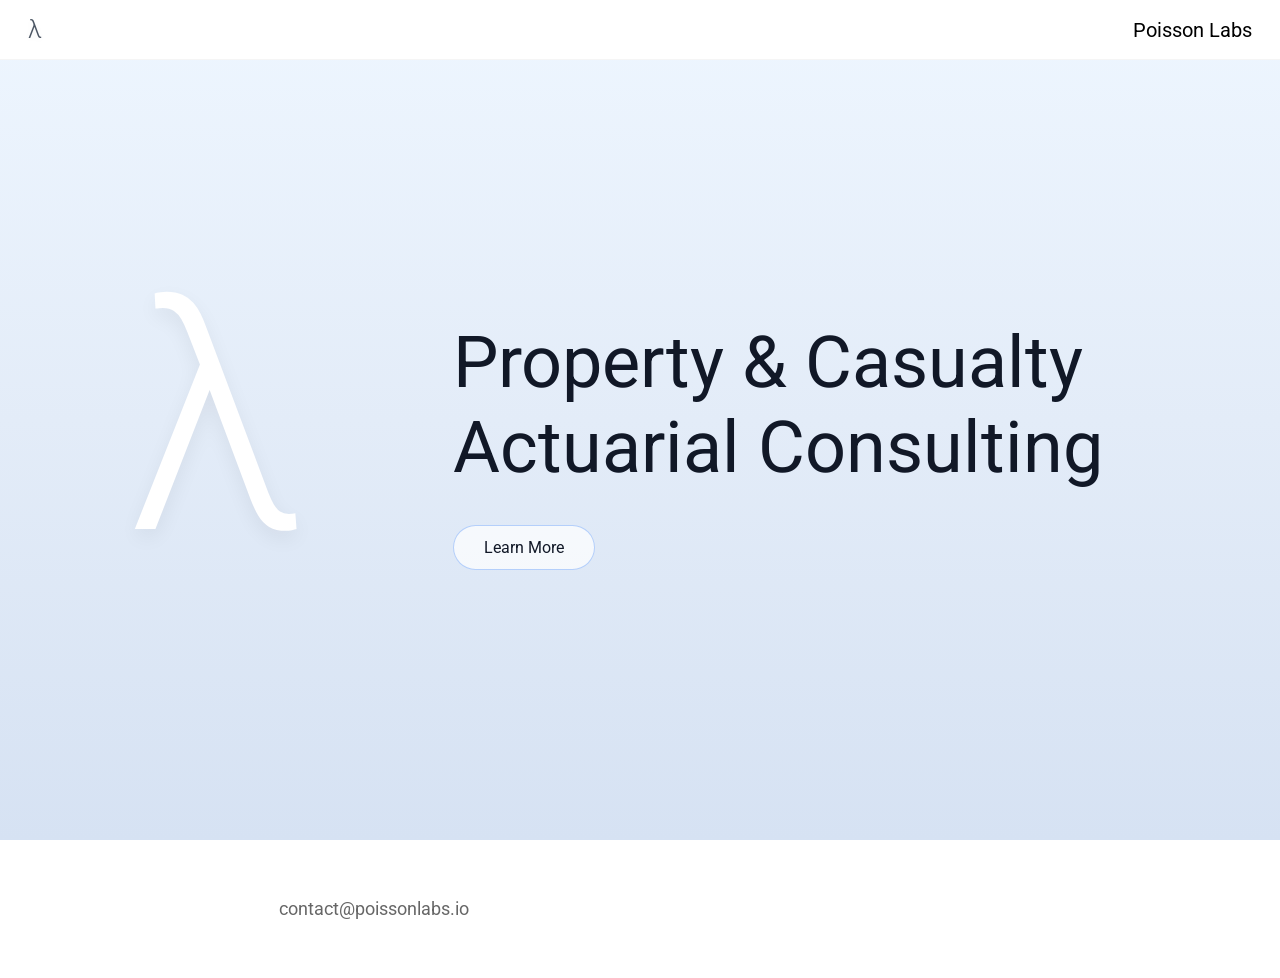
==== commit 3d7ee0a9: "Updated Mobile version and services page" ====
--- a/index.html
+++ b/index.html
@@ -18,17 +18,7 @@
 
   <a class="brand" href="index.html">λ</a>
 
-  <div class="dropdown">
-	<button class="dropbtn" onclick="toggleDropdown(event)">
-	  Poisson Labs
-	</button>
-
-    <div class="dropdown-content">
-      <a href="about.html">About Us</a>
-      <a href="#offer">Services</a>
-      <a href="#contact">Contact</a>
-    </div>
-  </div>
+  <a class="dropbtn" href="about.html">Poisson Labs</a>
 
 </div>
 
@@ -42,9 +32,13 @@
 
     <div class="logo">λ</div>
 
-    <div class="hero-text">
-      <h1>Property & Casualty Actuarial Consulting</h1>
-    </div>
+<div class="hero-text">
+  <h1>Property & Casualty Actuarial Consulting</h1>
+
+  <a href="about.html" class="learn-more">
+    Learn More
+  </a>
+</div>
 
   </div>
 
--- a/css/style.css
+++ b/css/style.css
@@ -20,17 +20,10 @@
   min-height: 100vh;
   font-family: "Roboto", sans-serif;
 
-  background: linear-gradient(
-    180deg,
-    #f8fafc 0%,
-    #eef2f6 25%,
-    #e3e8ef 55%,
-    #d7dde6 100%
-  );
-
-  background-attachment: fixed;
+  background: #ffffff;
+
   color: #1a1a1a;
-  padding-top: 0px;
+  padding-top: 0;
 }
 
 body.index {
@@ -124,9 +117,12 @@
 }
 
 .brand {
+  font-family: "Roboto", sans-serif;
   font-size: 25px;
-  font-weight: 400;
+  font-weight: 300;
+  line-height: 1;
   color: #000;
+  text-shadow: 0 2px 6px rgba(0,0,0,0.06);
   text-decoration: none;
   cursor: pointer;
 }
@@ -184,7 +180,7 @@
 ========================= */
 
 .about-eyebrow {
-  font-size: 13px;
+  font-size: 30px;
   font-weight: 500;
   letter-spacing: 0.1em;
   color: #3b82f6;
@@ -207,7 +203,7 @@
 ========================= */
 
 .ribbon-section.about {
-  padding-bottom: 60px;
+  padding-bottom: 10px;
 }
 
 .ribbon-section.about h1 {
@@ -217,7 +213,7 @@
 .about-tagline {
   font-size: 18px;
   font-weight: 300;
-  max-width: 600px;
+  max-width: 500px;
   margin: 16px auto 40px;
   color: rgba(0,0,0,0.6);
 }
@@ -230,7 +226,7 @@
   display: flex;
   justify-content: center;
   gap: 24px;
-  max-width: 1100px;
+  max-width: max;
   margin: 40px auto 0;
   padding: 0 40px;
 }
@@ -272,12 +268,14 @@
   align-items: center;
   justify-content: center;
   margin-bottom: 18px;
+
+  
 }
 
 .pillar h3 {
-  text-align: left;
+  text-align: center;
   font-size: 20px;
-  font-weight: 500;
+  font-weight: 600;
   margin-bottom: 18px;
   color: #111827;
 }
@@ -306,13 +304,62 @@
   font-size: 16px;
 }
 
+
+
+.pillar,
+.why-card,
+.service-card,
+.mission-quote-box {
+  opacity: 0;
+  transform: translateY(25px);
+  transition:
+    opacity 1.3s ease,
+    transform 1.3s ease;
+}
+
+.pillar.show,
+.why-card.show,
+.service-card.show,
+.mission-quote-box.show {
+  opacity: 1;
+  transform: translateY(0);
+}
+
+/* =========================
+   Inquire for more button
+========================= */
+
+.inquire-indicator {
+  display: inline-block;
+  margin-top: 60px;
+  padding: 7px 14px;
+  border-radius: 999px;
+  border: 1px solid rgba(37,99,235,0.25);
+  background: rgba(37,99,235,0.05);
+  color: #2563eb;
+  font-size: 11px;
+  font-weight: 500;
+  letter-spacing: 0.12em;
+  text-transform: uppercase;
+}
+
+.status-dot {
+  display: inline-block;
+  width: 6px;
+  height: 6px;
+  border-radius: 50%;
+  background: #2563eb;
+  margin-right: 8px;
+}
+
+
 /* =========================
    MISSION SECTION
 ========================= */
 
 .mission-section {
   background: rgba(248,250,252,0.6);
-  padding: 80px 40px;
+  padding: 10px 40px;
 }
 
 .mission-inner {
@@ -338,13 +385,6 @@
   margin: 12px 0 20px;
 }
 
-.mission-body {
-  font-size: 16px;
-  line-height: 1.8;
-  color: rgba(0,0,0,0.65);
-  margin: 0;
-  max-width: none;
-}
 
 .mission-quote-box {
   flex: 1;
@@ -387,7 +427,7 @@
 ========================= */
 
 .ribbon-section.benefits {
-  padding: 80px 40px;
+  padding: 50px 40px;
 }
 
 .why-grid {
@@ -655,7 +695,7 @@
    BOTTOM BAR
 ========================= */
 
-.bottom {
+.footer {
   position: fixed;
   bottom: 0;
   left: 0;
@@ -838,8 +878,8 @@
   }
 
   .hero {
-    height: auto;
-    padding: 120px 20px 80px;
+    height: calc(100vh - 56px);
+    padding: 0;
   }
 
   .hero-content {
@@ -875,7 +915,7 @@
     font-size: 20px;
   }
 
-  .bottom {
+  .footer {
     height: 56px;
     padding: 0 10px;
   }
@@ -955,4 +995,201 @@
     max-width: 100%;
     padding: 0 10px;
   }
-}+}
+
+
+
+/* =========================
+   SERVICES
+========================= */
+
+.services-grid {
+    display: grid;
+    grid-template-columns: repeat(2, 1fr);
+    gap: 32px;
+    max-width: 1100px;
+    margin: 48px auto 0;
+}
+
+
+.service-card {
+    background: rgba(255,255,255,0.75);
+    border: 1px solid rgba(0,0,0,0.08);
+    border-radius: 18px;
+    padding: 36px;
+    backdrop-filter: blur(10px);
+    text-align: left;
+    transition:
+        transform 0.25s ease,
+        box-shadow 0.25s ease,
+        border-color 0.25s ease;
+}
+
+
+.service-card:hover {
+    transform: translateY(-5px);
+    border-color: rgba(59,130,246,0.25);
+    box-shadow: 0 16px 32px rgba(59,130,246,0.1);
+}
+
+
+.service-card h3 {
+    font-size: 22px;
+    font-weight: 500;
+    color: #111827;
+    margin-bottom: 18px;
+}
+
+
+.service-card p {
+    font-size: 15px;
+    line-height: 1.7;
+    color: rgba(0,0,0,0.65);
+    margin: 0 0 18px;
+    max-width: none;
+}
+
+
+.service-card span {
+    display: block;
+    font-size: 14px;
+    line-height: 1.6;
+    color: rgba(0,0,0,0.5);
+    font-style: italic;
+}
+
+
+/* Mobile */
+
+@media(max-width:768px){
+
+    .services-grid {
+        grid-template-columns: 1fr;
+        gap: 20px;
+        padding: 0 10px;
+    }
+
+    .service-card {
+        padding: 28px 22px;
+    }
+
+    .service-card h3 {
+        font-size: 19px;
+    }
+
+}
+
+
+@media(max-width:768px){
+    .services-grid{
+        grid-template-columns:1fr;
+        gap:20px;
+    }
+}
+
+/* =========================
+   LEARN MORE BUTTON
+========================= */
+
+.learn-more {
+  display: inline-block;
+  margin-top: 35px;
+  padding: 12px 30px;
+  border-radius: 999px;
+  border: 1px solid rgba(59,130,246,0.35);
+  background: rgba(255,255,255,0.7);
+  color: #111827;
+  text-decoration: none;
+  font-size: 16px;
+  font-weight: 400;
+  transition: all 0.25s ease;
+}
+
+.learn-more:hover {
+  transform: translateY(-3px);
+  border-color: rgba(59,130,246,0.7);
+  box-shadow: 0 10px 25px rgba(59,130,246,0.15);
+}
+
+
+/* =========================
+   MOBILE ADJUSTMENTS
+========================= */
+
+@media (max-width: 768px) {
+
+  .hero-content {
+    gap: 20px;
+  }
+
+  .logo {
+    font-size: 120px;
+  }
+
+  .hero-text h1 {
+    font-size: 32px;
+    line-height: 1.2;
+  }
+
+  .learn-more {
+    margin-top: 25px;
+    padding: 11px 26px;
+    font-size: 15px;
+  }
+
+
+  /* SERVICES PAGE MOBILE */
+  
+  .services-grid {
+    grid-template-columns: 1fr;
+    gap: 20px;
+    padding: 0 10px;
+  }
+
+  .service-card {
+    padding: 24px 20px;
+  }
+
+  .service-card h3 {
+    font-size: 18px;
+  }
+
+  .service-list li {
+    font-size: 14px;
+  }
+
+}
+
+
+
+
+/* =========================
+   MOBILE LEARN MORE BUTTON
+========================= */
+
+@media (max-width: 768px) {
+
+  .learn-more {
+    display: inline-flex;
+    align-items: center;
+    justify-content: center;
+
+    width: auto;
+    min-width: 150px;
+
+    padding: 13px 32px;
+    margin-top: 28px;
+
+    border-radius: 999px;
+    font-size: 15px;
+    letter-spacing: 0.02em;
+  }
+
+  /* Services page buttons */
+  .service-card .learn-more {
+    margin-top: 24px;
+    padding: 12px 28px;
+  }
+
+}
+
